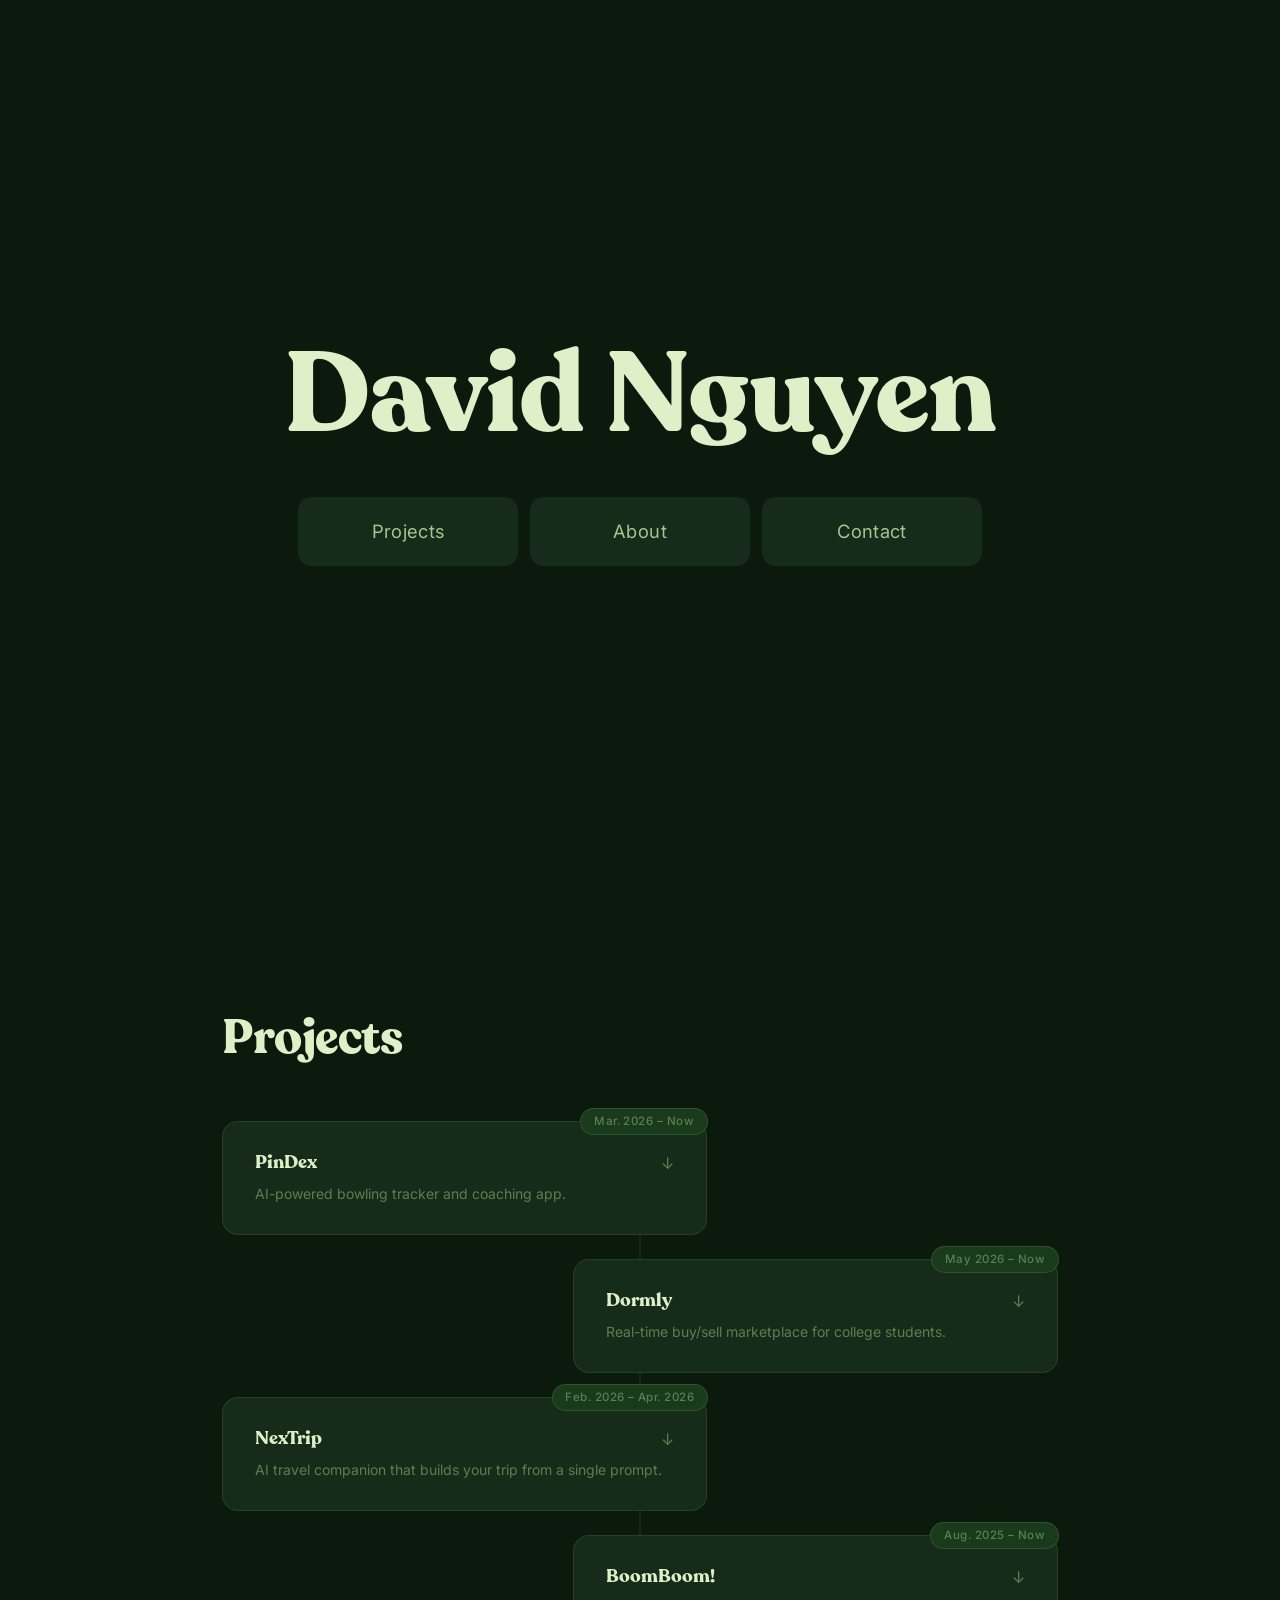
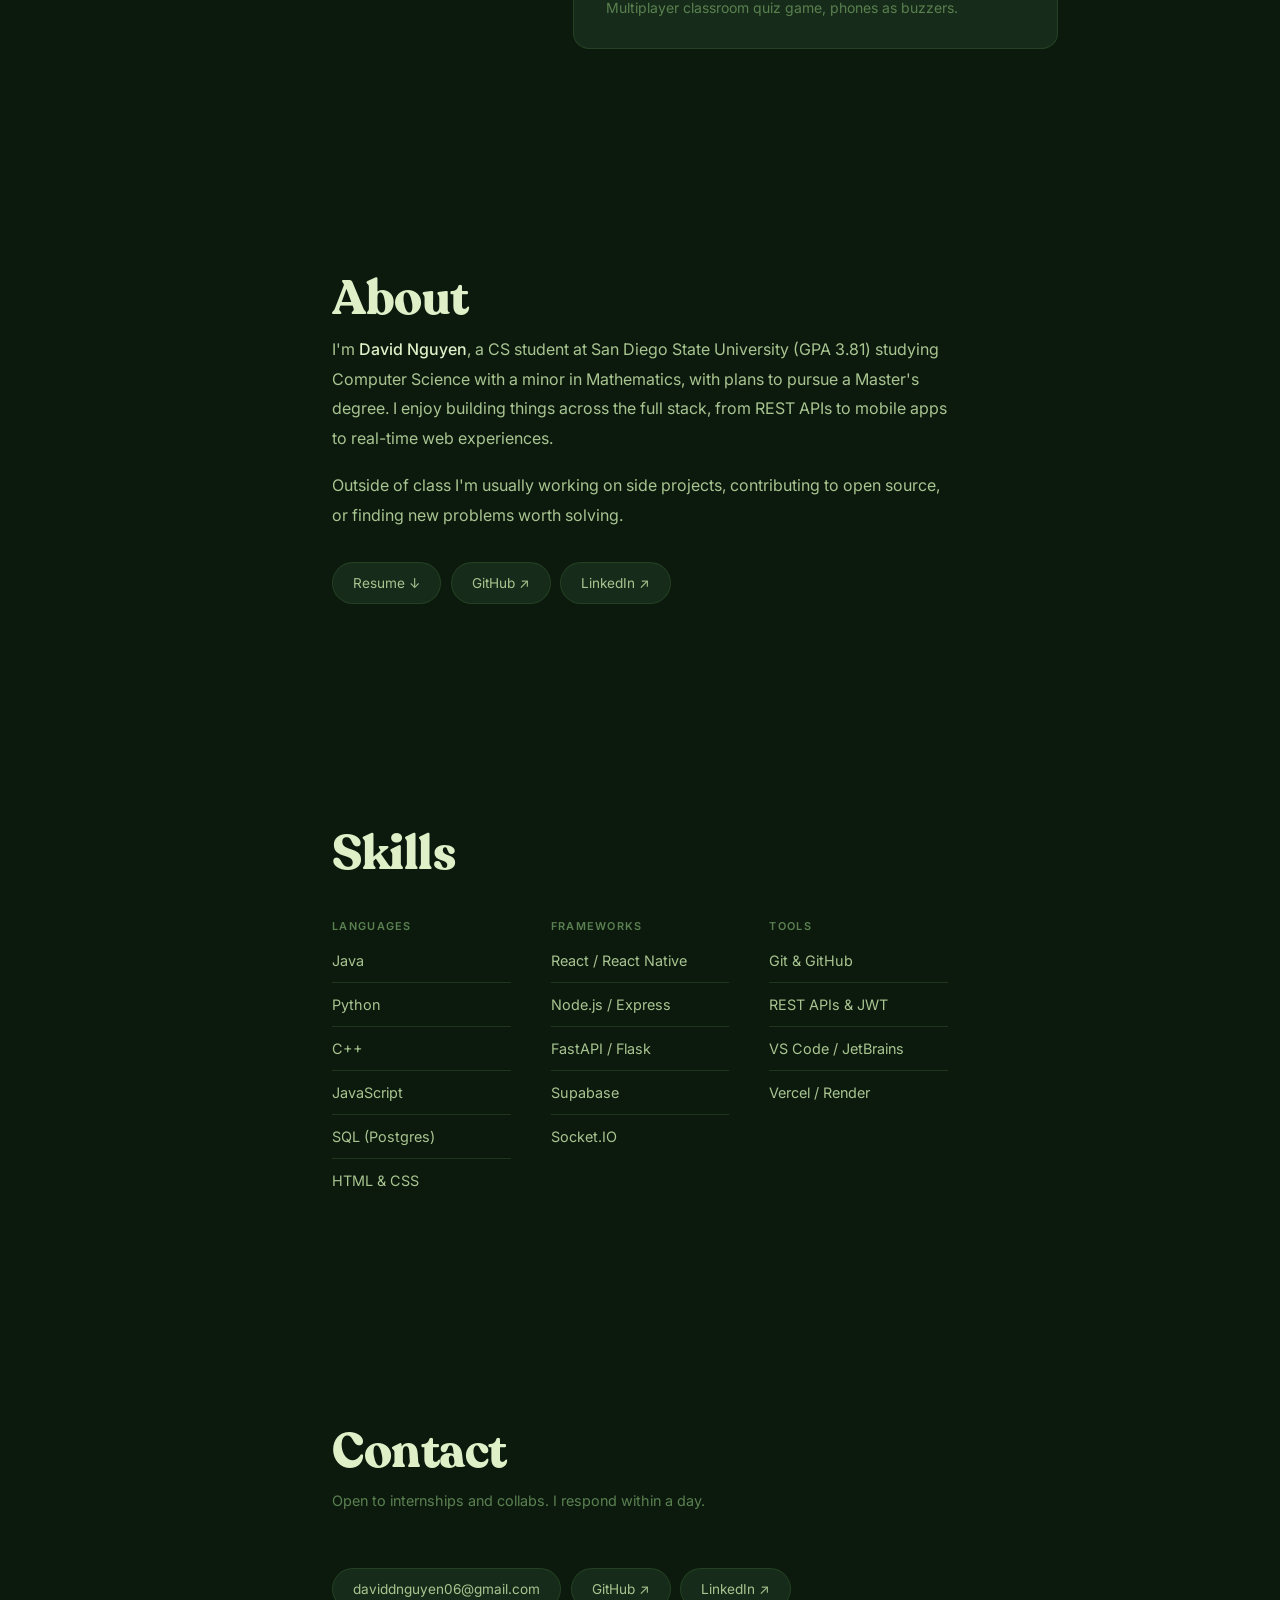
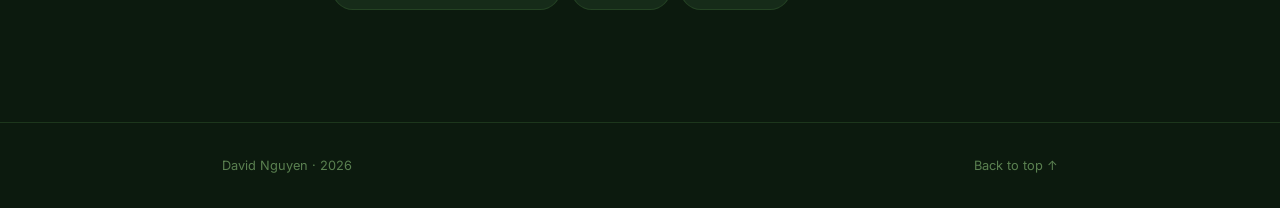
==== index.html @ 9fb49d0e "Update project date badges" ====
<!DOCTYPE html>
<html lang="en">
<head>
  <meta charset="UTF-8" />
  <meta name="viewport" content="width=device-width, initial-scale=1.0" />
  <title>David Nguyen</title>
  <link rel="preconnect" href="https://fonts.googleapis.com" />
  <link href="https://fonts.googleapis.com/css2?family=Inter:wght@300;400;500&display=swap" rel="stylesheet" />
  <link rel="stylesheet" href="style.css" />
</head>
<body>

  <!-- HERO -->
  <section id="hero">
    <div class="hero-inner">
      <h1>David Nguyen</h1>
      <nav class="hero-nav">
        <a href="#projects">Projects</a>
        <a href="#about">About</a>
        <a href="#contact">Contact</a>
      </nav>
    </div>
  </section>

  <!-- PROJECTS -->
  <section id="projects" class="section">
    <div class="container">
      <h2 class="section-heading">Projects</h2>

      <div class="projects-list">

        <div class="project-card" data-year="Mar. 2026 – Now">
          <div class="card-head">
            <h3>PinDex</h3>
            <span class="card-arrow">&#8595;</span>
          </div>
          <p class="card-teaser">AI-powered bowling tracker and coaching app.</p>
          <div class="card-body">
            <p>Cross-platform mobile app built with Expo/React Native for real-time bowling shot tracking and session analytics. Integrates a Groq LLM (Llama 3.3-70b) to generate personalized AI coaching feedback, and a curated ball database with AI-assisted lookup for equipment recommendations.</p>
            <ul class="tag-list">
              <li>React Native</li><li>FastAPI</li><li>Python</li><li>Supabase</li>
            </ul>
            <div class="card-links">
              <a href="#hero">GitHub &#8599;</a>
            </div>
          </div>
        </div>

        <div class="project-card project-card--right" data-year="May 2026 – Now">
          <div class="card-head">
            <h3>Dormly</h3>
            <span class="card-arrow">&#8595;</span>
          </div>
          <p class="card-teaser">Real-time buy/sell marketplace for college students.</p>
          <div class="card-body">
            <p>Full-stack campus marketplace with WebSocket-powered live listings and 1-on-1 chat via Socket.io. Features JWT authentication with .edu email verification to restrict access to verified students, plus a reputation and ratings system for buyers and sellers.</p>
            <ul class="tag-list">
              <li>React</li><li>Node.js</li><li>Express</li><li>PostgreSQL</li><li>Socket.io</li>
            </ul>
            <div class="card-links">
              <a href="https://campus-marketplace-roan.vercel.app" target="_blank" rel="noopener noreferrer">Live Demo &#8599;</a>
              <a href="#hero">GitHub &#8599;</a>
            </div>
          </div>
        </div>

        <div class="project-card" data-year="Feb. 2026 – Apr. 2026">
          <div class="card-head">
            <h3>NexTrip</h3>
            <span class="card-arrow">&#8595;</span>
          </div>
          <p class="card-teaser">AI travel companion that builds your trip from a single prompt.</p>
          <div class="card-body">
            <p>Enter a destination, budget, and interests and NexTrip generates a complete day-by-day itinerary with curated activities, timing, and smart fallback suggestions for any gaps. Built with Python and Flask, the backend dynamically assembles trip plans and handles edge cases to ensure every schedule is coherent and ready to follow.</p>
            <ul class="tag-list">
              <li>Python</li><li>Flask</li><li>HTML/CSS/JS</li>
            </ul>
            <div class="card-links">
              <a href="#hero">GitHub &#8599;</a>
            </div>
          </div>
        </div>

        <div class="project-card project-card--right" data-year="Aug. 2025 – Now">
          <div class="card-head">
            <h3>BoomBoom!</h3>
            <span class="card-arrow">&#8595;</span>
          </div>
          <p class="card-teaser">Multiplayer classroom quiz game, phones as buzzers.</p>
          <div class="card-body">
            <p>Real-time multiplayer Jeopardy-style game built for classroom engagement. Students join a live session from their phones, which act as buzzers. First to tap wins the point. A host screen displays questions and a live leaderboard while Flask-SocketIO syncs buzz-ins across all devices in milliseconds, handling race conditions to crown a single winner per round.</p>
            <ul class="tag-list">
              <li>Python</li><li>Flask</li><li>Socket.IO</li><li>HTML/CSS/JS</li>
            </ul>
            <div class="card-links">
              <a href="#hero">GitHub &#8599;</a>
            </div>
          </div>
        </div>

      </div>
    </div>
  </section>

  <!-- ABOUT -->
  <section id="about" class="section">
    <div class="container container--narrow">
      <h2 class="section-heading">About</h2>
      <div class="about-body">
        <p>
          I'm <strong>David Nguyen</strong>, a CS student at San Diego State University
          (GPA 3.81) studying Computer Science with a minor in Mathematics, with plans
          to pursue a Master's degree. I enjoy building things across the full stack,
          from REST APIs to mobile apps to real-time web experiences.
        </p>
        <p>
          Outside of class I'm usually working on side projects, contributing to
          open source, or finding new problems worth solving.
        </p>
        <div class="about-links">
          <a href="#hero" class="pill-link">Resume &#8595;</a>
          <a href="#hero" class="pill-link">GitHub &#8599;</a>
          <a href="#hero" class="pill-link">LinkedIn &#8599;</a>
        </div>
      </div>
    </div>
  </section>

  <!-- SKILLS -->
  <section id="skills" class="section">
    <div class="container container--narrow">
      <h2 class="section-heading">Skills</h2>
      <div class="skills-grid">
        <div>
          <h3 class="skill-label">Languages</h3>
          <ul class="skill-list">
            <li>Java</li>
            <li>Python</li>
            <li>C++</li>
            <li>JavaScript</li>
            <li>SQL (Postgres)</li>
            <li>HTML &amp; CSS</li>
          </ul>
        </div>
        <div>
          <h3 class="skill-label">Frameworks</h3>
          <ul class="skill-list">
            <li>React / React Native</li>
            <li>Node.js / Express</li>
            <li>FastAPI / Flask</li>
            <li>Supabase</li>
            <li>Socket.IO</li>
          </ul>
        </div>
        <div>
          <h3 class="skill-label">Tools</h3>
          <ul class="skill-list">
            <li>Git &amp; GitHub</li>
            <li>REST APIs &amp; JWT</li>
            <li>VS Code / JetBrains</li>
            <li>Vercel / Render</li>
          </ul>
        </div>
      </div>
    </div>
  </section>

  <!-- CONTACT -->
  <section id="contact" class="section">
    <div class="container container--narrow">
      <h2 class="section-heading">Contact</h2>
      <p class="section-sub">
        Open to internships and collabs. I respond within a day.
      </p>
      <div class="contact-links">
        <a href="mailto:daviddnguyen06@gmail.com" class="pill-link">daviddnguyen06@gmail.com</a>
        <a href="#hero" class="pill-link">GitHub &#8599;</a>
        <a href="#hero" class="pill-link">LinkedIn &#8599;</a>
      </div>
    </div>
  </section>

  <footer>
    <div class="container footer-inner">
      <span>David Nguyen · 2026</span>
      <a href="#hero" class="back-top">Back to top &uarr;</a>
    </div>
  </footer>

  <button class="back-btn" id="back-btn" aria-label="Back to top">&#8593;</button>

  <script src="script.js"></script>
</body>
</html>
---- style.css ----
/* ── Fonts ── */
@font-face {
  font-family: 'Recoleta';
  src: url('RecoletaBold.otf') format('opentype');
  font-weight: 700;
  font-style: normal;
  font-display: swap;
}

/* ── Reset ── */
*, *::before, *::after { box-sizing: border-box; margin: 0; padding: 0; }

/* ── Tokens ── */
:root {
  --bg:          #0c1a0e;
  --card:        #162b19;
  --card-hover:  #1e3822;
  --border:      rgba(72, 120, 60, 0.3);
  --border-hover:rgba(140, 190, 100, 0.55);
  --text:        #a8c490;
  --text-bright: #dff0c8;
  --text-muted:  #5a8050;
  --badge-bg:    #1a3a1c;
  --badge-border:rgba(72, 120, 60, 0.4);
  --radius:      16px;
  --max-w:       900px;
}

html { scroll-behavior: smooth; }

body {
  font-family: 'Inter', -apple-system, sans-serif;
  background: var(--bg);
  color: var(--text);
  line-height: 1.65;
  -webkit-font-smoothing: antialiased;
  overflow-x: hidden;
}

/* ── Typography ── */
h1, h2, h3 {
  font-family: 'Recoleta', Georgia, serif;
  font-weight: 700;
  line-height: 1.1;
  color: var(--text-bright);
}

strong { color: var(--text-bright); font-weight: 500; }

/* ── Layout ── */
.container {
  max-width: var(--max-w);
  margin: 0 auto;
  padding: 0 2rem;
}

.container--narrow { max-width: 680px; }

.section { padding: 7rem 0; }

/* ── Hero ── */
#hero {
  min-height: 100vh;
  display: flex;
  align-items: center;
  justify-content: center;
  text-align: center;
  padding: 4rem 2rem;
}

.hero-inner {
  display: flex;
  flex-direction: column;
  align-items: center;
  gap: 1.5rem;
}

#hero h1 {
  font-size: clamp(3.5rem, 10vw, 7rem);
  letter-spacing: -0.01em;
  color: var(--text-bright);
}

.hero-sub {
  color: var(--text-muted);
  letter-spacing: 0.06em;
  text-transform: uppercase;
  font-size: 0.8rem;
  font-weight: 400;
}

.hero-nav {
  display: flex;
  gap: 0.75rem;
  margin-top: 1rem;
  flex-wrap: wrap;
  justify-content: center;
}

.hero-nav a {
  display: inline-block;
  padding: 1.2rem 4rem;
  border: none;
  border-radius: 14px;
  color: var(--text);
  text-decoration: none;
  font-size: 1.15rem;
  font-weight: 400;
  letter-spacing: 0.02em;
  background: var(--card);
  transition: background 0.2s, color 0.2s;
  min-width: 220px;
  text-align: center;
}

.hero-nav a:hover {
  background: var(--card-hover);
  color: var(--text-bright);
}

/* ── Section headings ── */
.section-heading {
  font-size: clamp(2rem, 5vw, 3rem);
  margin-bottom: 0.6rem;
  letter-spacing: -0.01em;
}

.section-sub {
  color: var(--text-muted);
  font-size: 0.9rem;
  margin-bottom: 3.5rem;
}

/* ── Projects ── */
.projects-list {
  display: flex;
  flex-direction: column;
  gap: 1.5rem;
  margin-top: 3.5rem;
  position: relative;
}

.projects-list::before {
  content: '';
  position: absolute;
  left: 50%;
  top: 0; bottom: 0;
  width: 1px;
  background: var(--border);
  transform: translateX(-50%);
}

/* ── Project card ── */
.project-card {
  position: relative;
  width: 58%;
  background: var(--card);
  border: 1px solid var(--border);
  border-radius: var(--radius);
  padding: 1.75rem 2rem;
  cursor: pointer;
  transition: background 0.22s, border-color 0.22s, transform 0.22s;
  margin-right: auto;
}

.project-card--right {
  margin-right: 0;
  margin-left: auto;
}

.project-card:hover {
  background: var(--card-hover);
  border-color: var(--border-hover);
  transform: translateY(-2px);
}

.project-card.open {
  border-color: var(--border-hover);
  transform: none;
}

/* Floating date badge */
.project-card::before {
  content: attr(data-year);
  position: absolute;
  top: -14px;
  right: -2px;
  background: var(--badge-bg);
  border: 1px solid var(--badge-border);
  border-radius: 100px;
  padding: 0.2rem 0.8rem;
  font-size: 0.72rem;
  font-weight: 500;
  color: var(--text-muted);
  letter-spacing: 0.04em;
  white-space: nowrap;
}

/* Card head row */
.card-head {
  display: flex;
  align-items: center;
  justify-content: space-between;
  gap: 1rem;
  margin-bottom: 0.45rem;
}

.card-head h3 {
  font-size: 1.15rem;
  color: var(--text-bright);
  transition: color 0.2s;
}

.project-card:hover .card-head h3 { color: #f5caa8; }

.card-arrow {
  color: var(--text-muted);
  font-size: 1rem;
  flex-shrink: 0;
  transition: transform 0.3s ease, color 0.2s;
  display: inline-block;
}

.project-card.open .card-arrow {
  transform: rotate(180deg);
  color: var(--text-bright);
}

/* Teaser — always visible */
.card-teaser {
  font-size: 0.875rem;
  color: var(--text-muted);
  line-height: 1.6;
}

/* Expanded body */
.card-body {
  max-height: 0;
  overflow: hidden;
  transition: max-height 0.42s ease, opacity 0.3s ease;
  opacity: 0;
}

.project-card.open .card-body {
  max-height: 400px;
  opacity: 1;
}

.card-body > p {
  font-size: 0.875rem;
  color: var(--text);
  line-height: 1.8;
  margin-top: 1rem;
  margin-bottom: 1.1rem;
}

.card-links {
  display: flex;
  gap: 0.6rem;
  flex-wrap: wrap;
}

.card-links a {
  display: inline-block;
  padding: 0.45rem 1rem;
  border: 1px solid var(--border);
  border-radius: 100px;
  color: var(--text);
  text-decoration: none;
  font-size: 0.8rem;
  font-weight: 500;
  background: var(--badge-bg);
  transition: border-color 0.2s, color 0.2s, background 0.2s;
}

.card-links a:hover {
  border-color: var(--border-hover);
  color: var(--text-bright);
  background: var(--card-hover);
}

.tag-list {
  display: flex;
  flex-wrap: wrap;
  gap: 0.4rem;
  list-style: none;
  margin-bottom: 1.1rem;
}

.tag-list li {
  font-size: 0.7rem;
  font-weight: 500;
  padding: 0.2rem 0.65rem;
  border-radius: 100px;
  border: 1px solid var(--border);
  color: var(--text-muted);
  letter-spacing: 0.03em;
}


/* ── About ── */
.about-body p {
  font-size: 1rem;
  color: var(--text);
  line-height: 1.85;
  margin-bottom: 1.1rem;
}

.about-links {
  display: flex;
  gap: 0.6rem;
  flex-wrap: wrap;
  margin-top: 2rem;
}

/* ── Pill links ── */
.pill-link {
  display: inline-block;
  padding: 0.55rem 1.25rem;
  border: 1px solid var(--border);
  border-radius: 100px;
  color: var(--text);
  text-decoration: none;
  font-size: 0.85rem;
  background: var(--card);
  transition: background 0.2s, border-color 0.2s, color 0.2s;
}

.pill-link:hover {
  background: var(--card-hover);
  border-color: var(--border-hover);
  color: var(--text-bright);
}

/* ── Skills ── */
.skills-grid {
  display: grid;
  grid-template-columns: repeat(3, 1fr);
  gap: 2.5rem;
  margin-top: 2.5rem;
}

.skill-label {
  font-family: 'Inter', sans-serif;
  font-size: 0.68rem;
  font-weight: 600;
  letter-spacing: 0.12em;
  text-transform: uppercase;
  color: var(--text-muted);
  margin-bottom: 1rem;
}

.skill-list {
  list-style: none;
  display: flex;
  flex-direction: column;
  gap: 0.6rem;
}

.skill-list li {
  font-size: 0.9rem;
  color: var(--text);
  padding-bottom: 0.6rem;
  border-bottom: 1px solid var(--border);
}

.skill-list li:last-child { border-bottom: none; }

/* ── Contact ── */
.contact-links {
  display: flex;
  gap: 0.6rem;
  flex-wrap: wrap;
  margin-top: 2rem;
}

/* ── Footer ── */
footer {
  padding: 2rem 0;
  border-top: 1px solid var(--border);
}

.footer-inner {
  display: flex;
  align-items: center;
  justify-content: space-between;
  font-size: 0.8rem;
  color: var(--text-muted);
}

.back-top {
  color: var(--text-muted);
  text-decoration: none;
  font-size: 0.8rem;
  transition: color 0.2s;
}

.back-top:hover { color: var(--text-bright); }

/* ── Floating back button ── */
.back-btn {
  position: fixed;
  bottom: 2rem;
  left: 2rem;
  width: 44px;
  height: 44px;
  border-radius: 50%;
  background: var(--card);
  border: 1px solid var(--border);
  color: var(--text);
  font-size: 1.1rem;
  cursor: pointer;
  display: flex;
  align-items: center;
  justify-content: center;
  opacity: 0;
  pointer-events: none;
  transform: translateY(8px);
  transition: opacity 0.25s, transform 0.25s, background 0.2s, border-color 0.2s, color 0.2s;
  z-index: 50;
}

.back-btn.visible {
  opacity: 1;
  pointer-events: auto;
  transform: none;
}

.back-btn:hover {
  background: var(--card-hover);
  border-color: var(--border-hover);
  color: var(--text-bright);
}

/* ── Scroll reveal ── */
.reveal {
  opacity: 0;
  transform: translateY(20px);
  transition: opacity 0.6s ease, transform 0.6s ease;
}
.reveal.visible { opacity: 1; transform: none; }

/* ── Responsive ── */
@media (max-width: 700px) {
  .projects-list::before { display: none; }

  .project-card,
  .project-card--right {
    width: 100%;
    margin: 0;
  }

  .skills-grid { grid-template-columns: 1fr; gap: 2rem; }

  .hero-nav a { min-width: 130px; padding: 0.65rem 1.5rem; }

  .back-btn { bottom: 1.25rem; left: 1.25rem; }
}
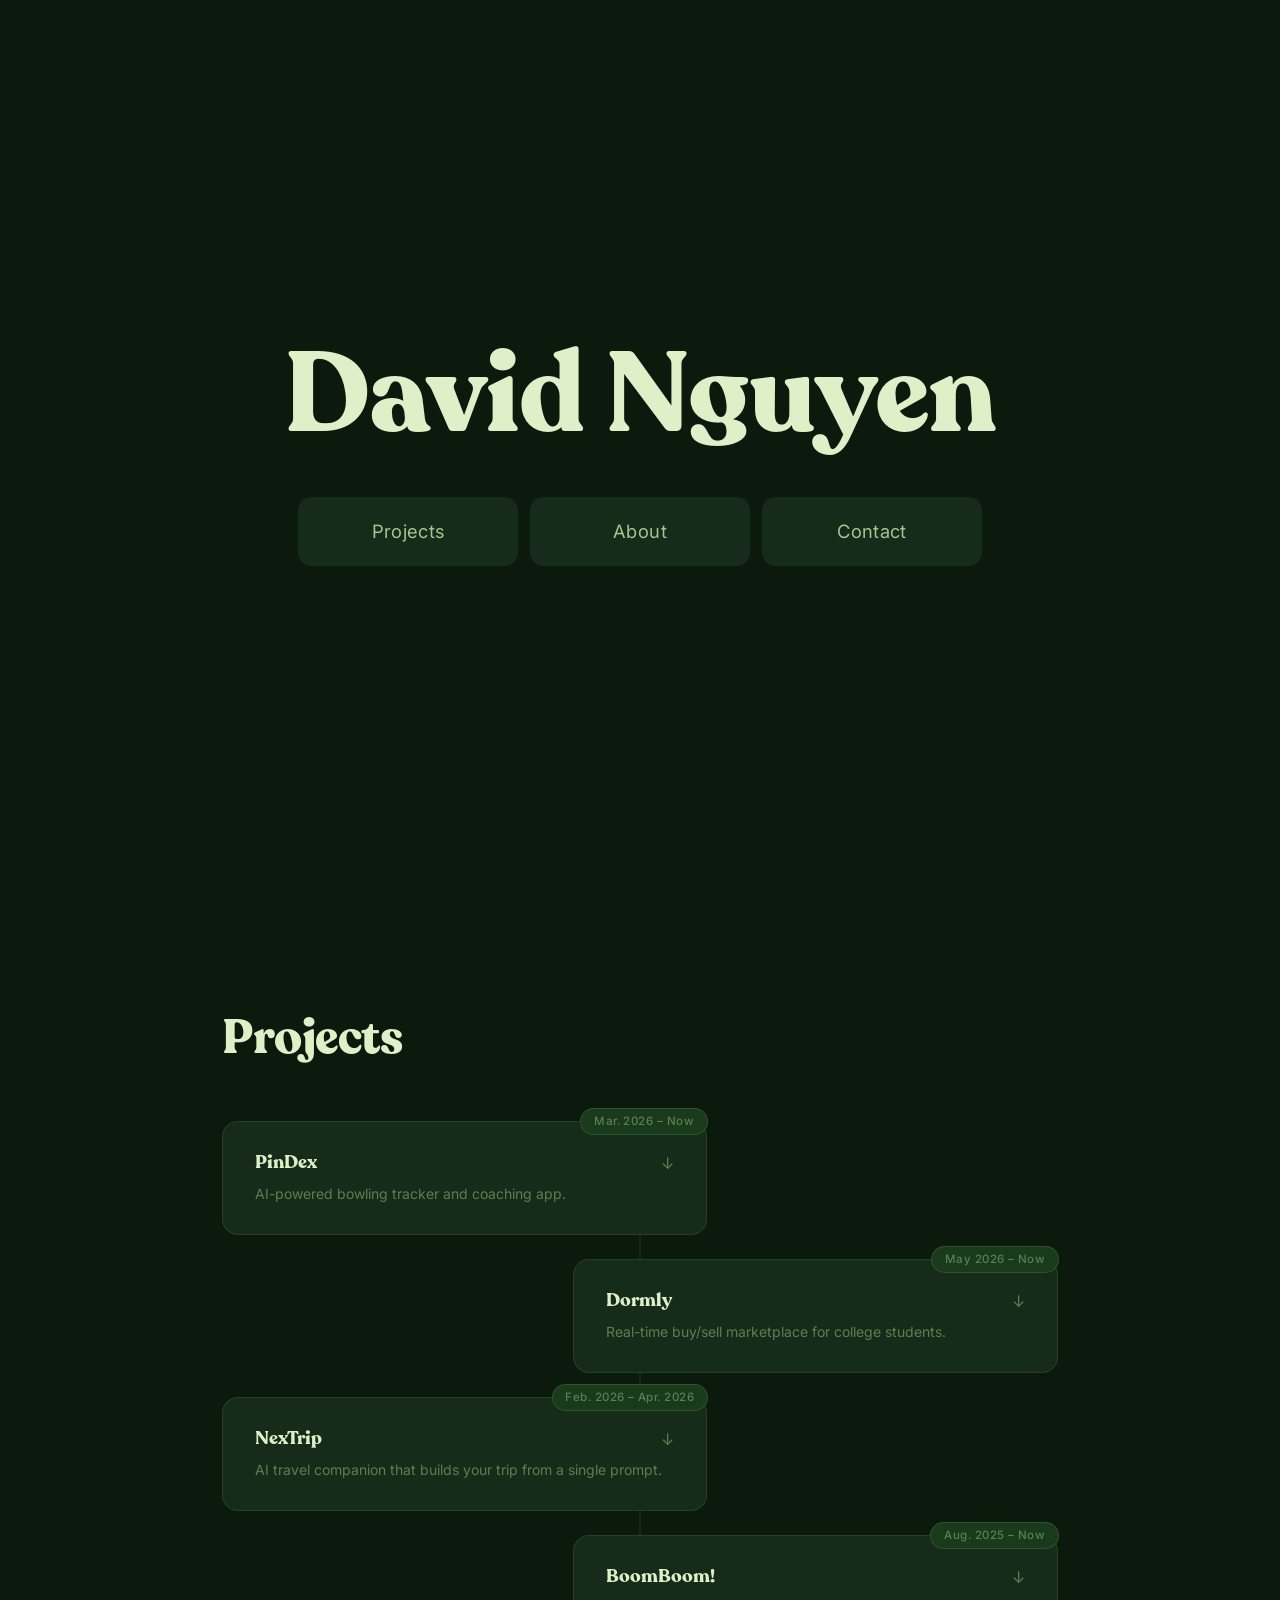
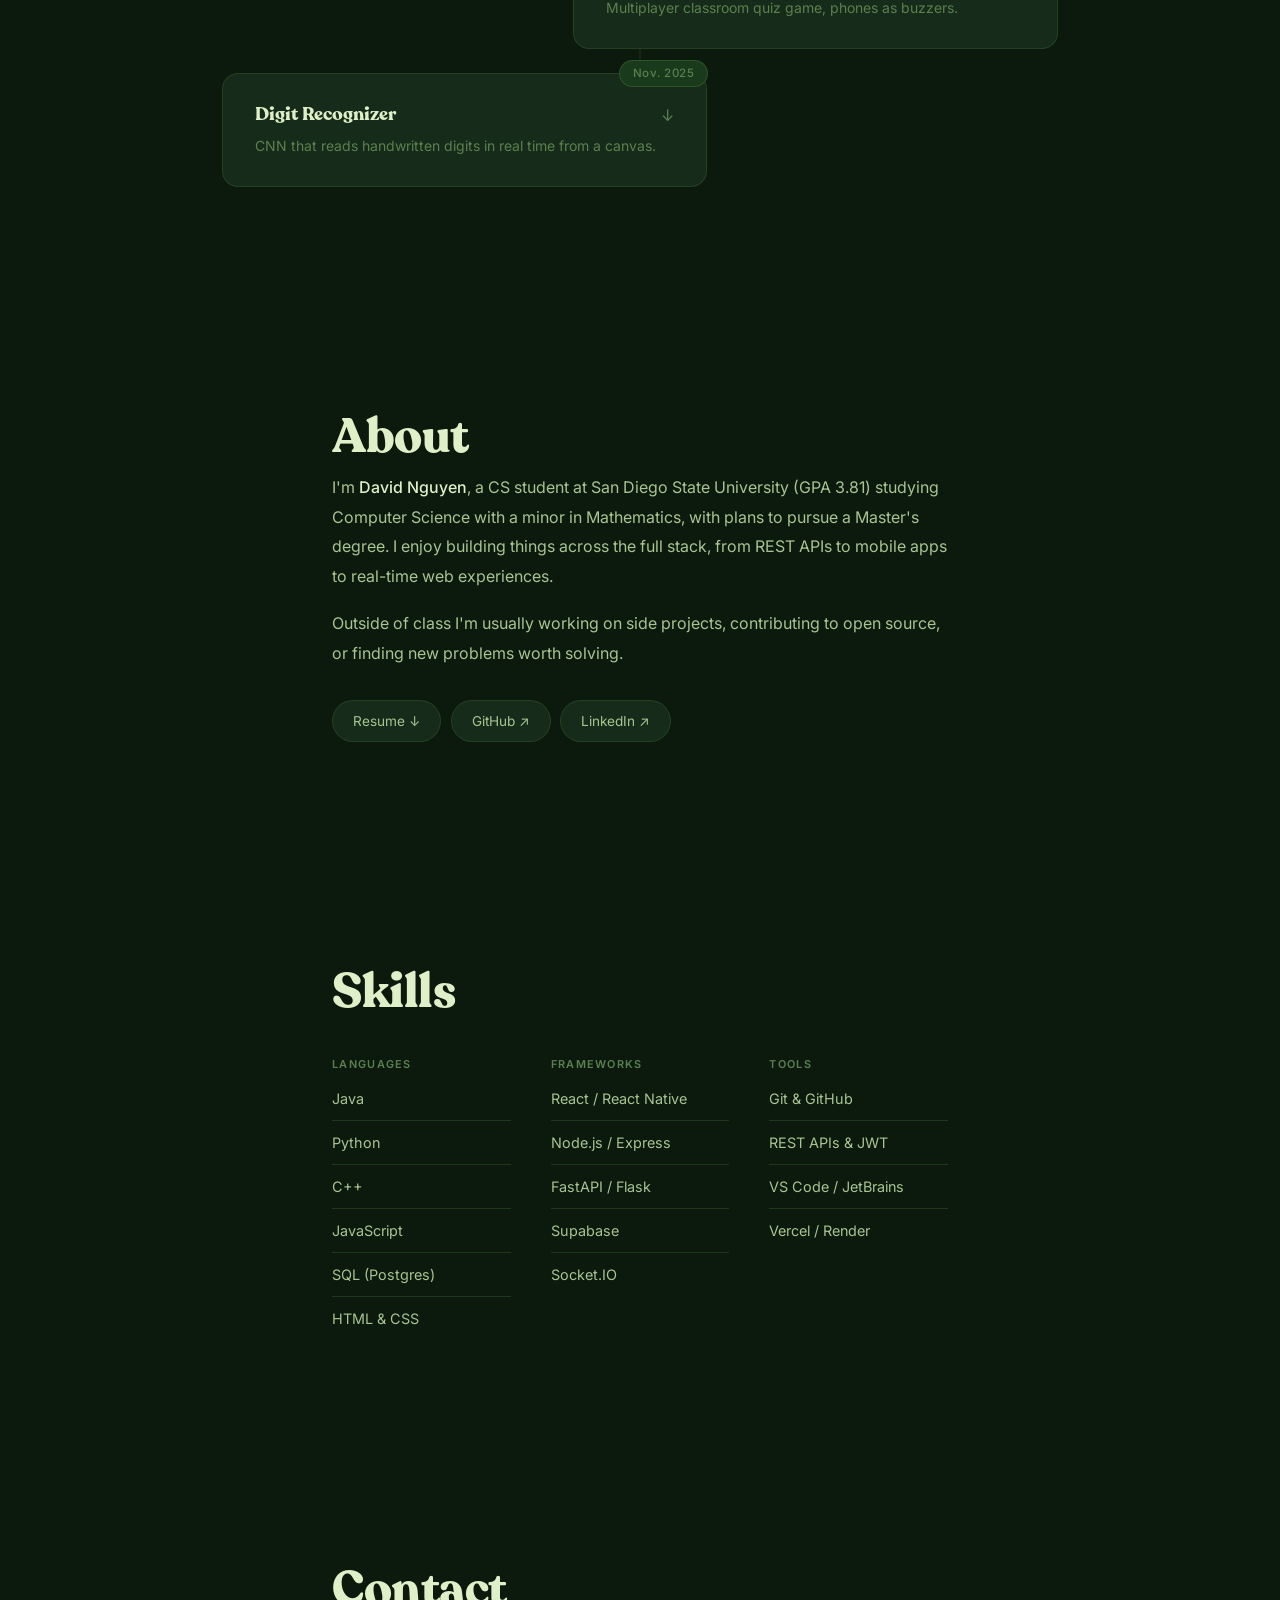
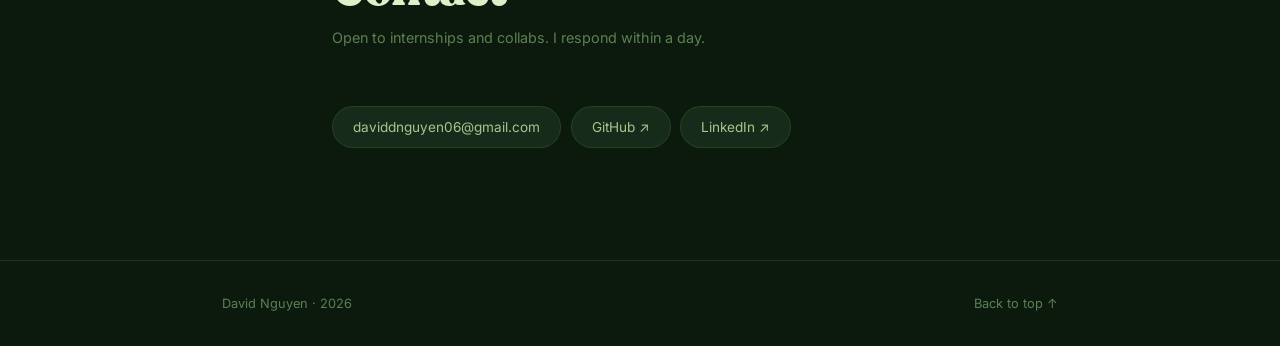
==== commit a71ddb1d: "Add Digit Recognizer ML project" ====
--- a/index.html
+++ b/index.html
@@ -88,9 +88,26 @@
           </div>
           <p class="card-teaser">Multiplayer classroom quiz game, phones as buzzers.</p>
           <div class="card-body">
-            <p>Real-time multiplayer Jeopardy-style game built for classroom engagement. Students join a live session from their phones, which act as buzzers. First to tap wins the point. A host screen displays questions and a live leaderboard while Flask-SocketIO syncs buzz-ins across all devices in milliseconds, handling race conditions to crown a single winner per round.</p>
+            <p>Real-time multiplayer Jeopardy-style game built for classroom engagement. Students join a live session from their phones, which act as buzzers. First to tap wins the point. A host screen displays questions and a live leaderboard while Flask-SocketIO syncs buzz-ins across all devices in milliseconds, handling race conditions to crown a single winner per round. Players earn and manage power-ups through a custom inventory system, adding a strategic layer to every round.</p>
             <ul class="tag-list">
               <li>Python</li><li>Flask</li><li>Socket.IO</li><li>HTML/CSS/JS</li>
+            </ul>
+            <div class="card-links">
+              <a href="#hero">GitHub &#8599;</a>
+            </div>
+          </div>
+        </div>
+
+        <div class="project-card" data-year="Nov. 2025">
+          <div class="card-head">
+            <h3>Digit Recognizer</h3>
+            <span class="card-arrow">&#8595;</span>
+          </div>
+          <p class="card-teaser">CNN that reads handwritten digits in real time from a canvas.</p>
+          <div class="card-body">
+            <p>Convolutional neural network trained on the MNIST dataset (60,000 images) achieving 99.1% test accuracy. A Flask API serves the model, and a browser canvas lets you draw any digit and get an instant prediction with confidence scores. Preprocesses drawn input to match the 28×28 grayscale format the model expects.</p>
+            <ul class="tag-list">
+              <li>Python</li><li>TensorFlow</li><li>Keras</li><li>Flask</li><li>HTML/CSS/JS</li>
             </ul>
             <div class="card-links">
               <a href="#hero">GitHub &#8599;</a>
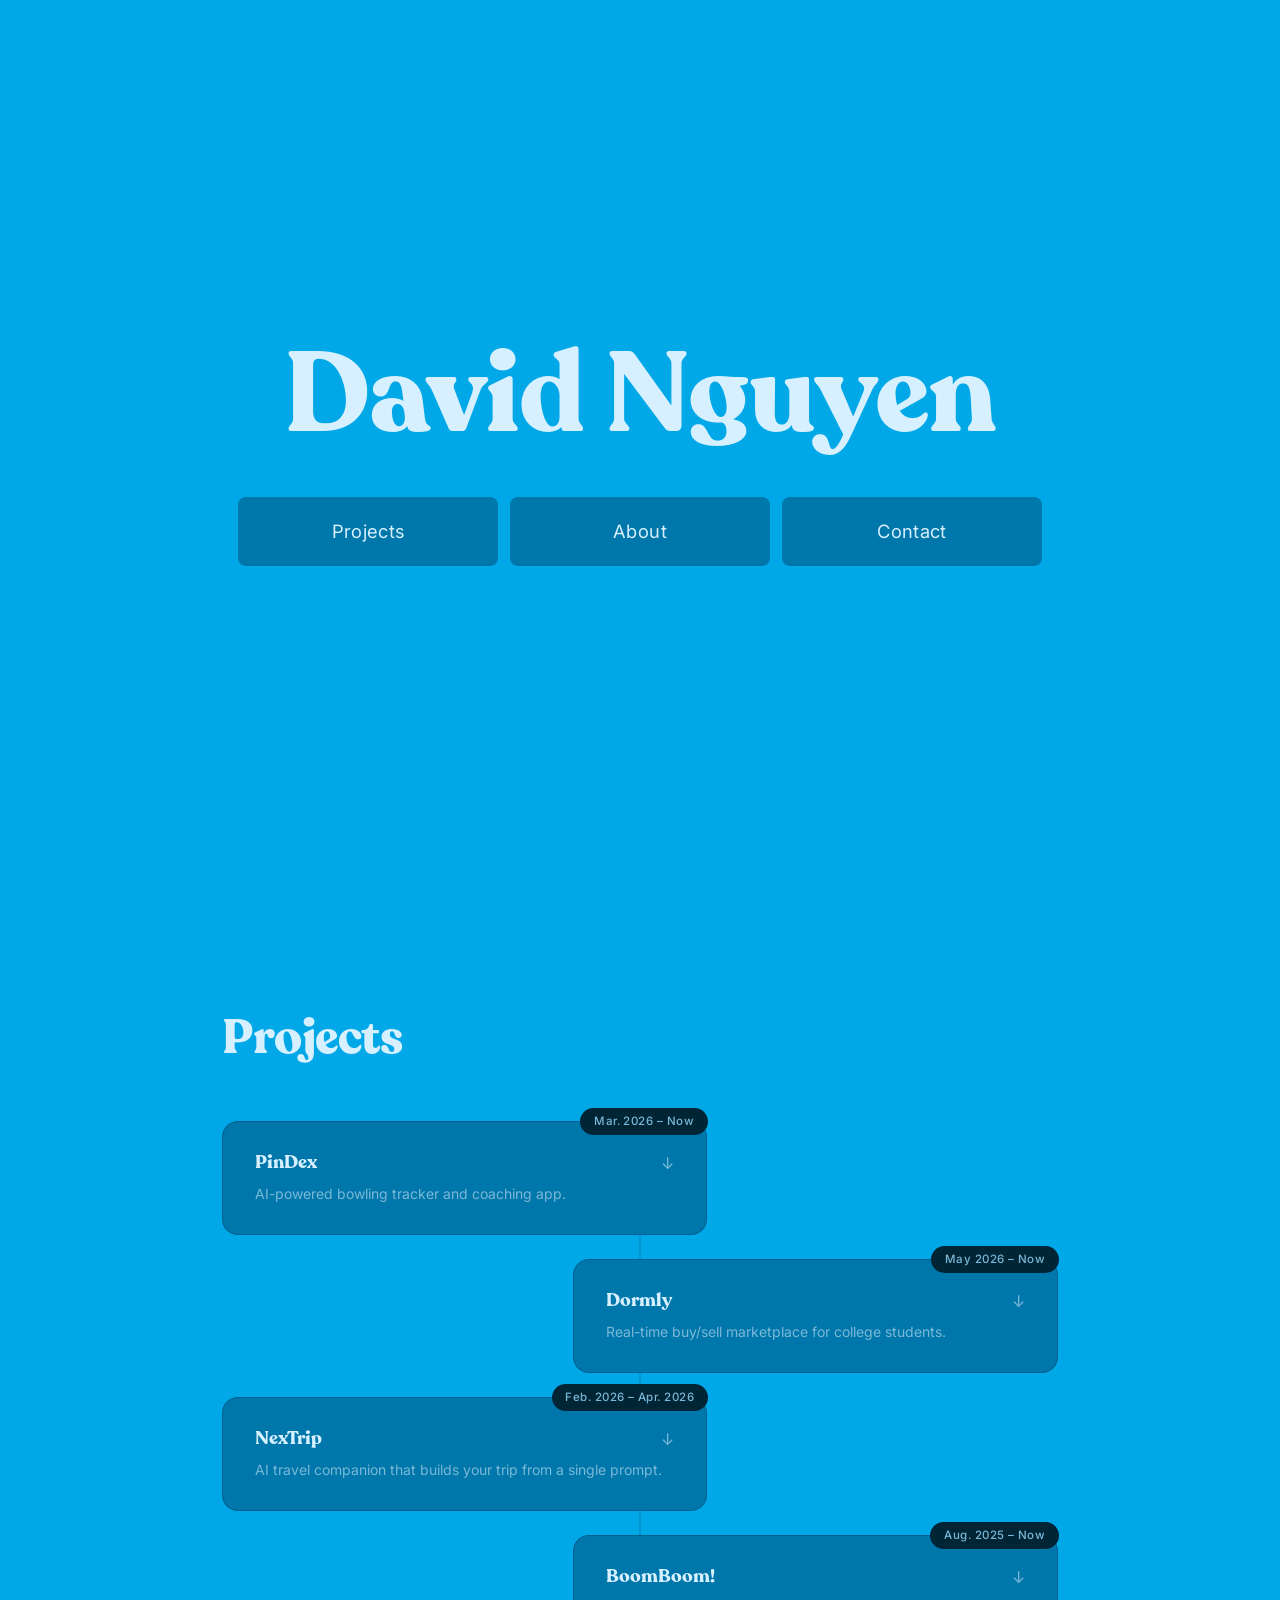
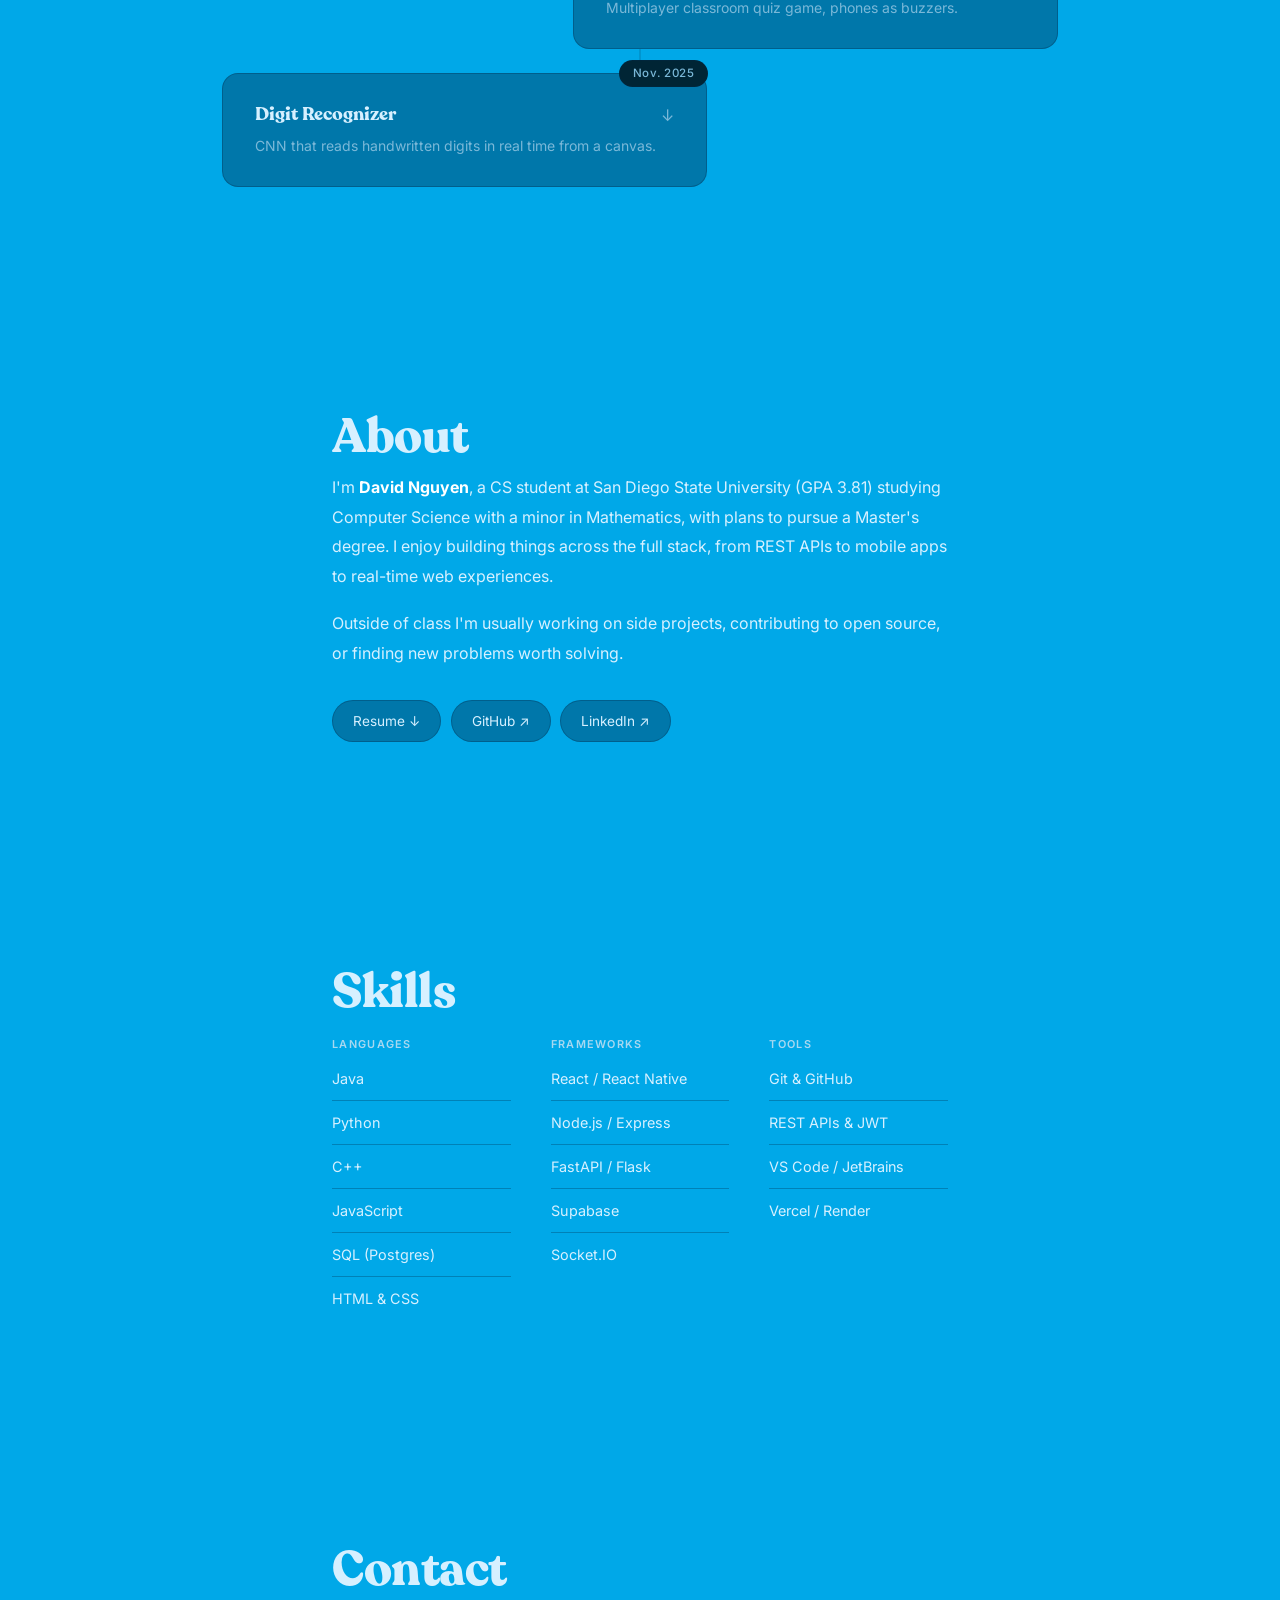
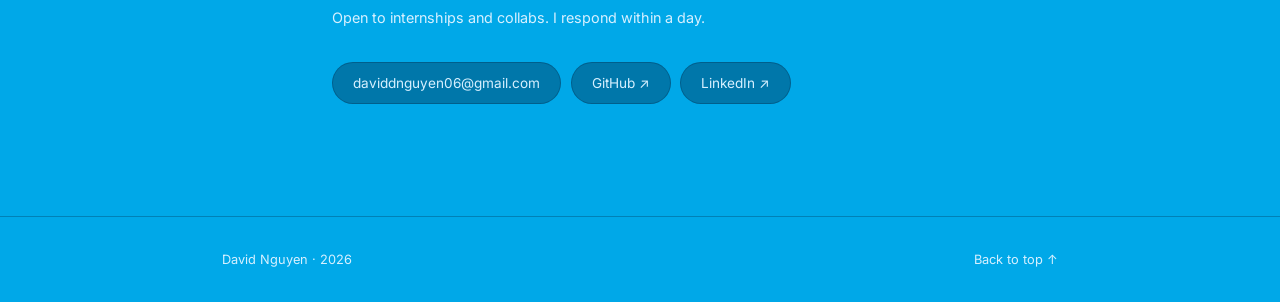
==== commit 8fe1d771: "Add Open Graph tags and update hero tab styling" ====
--- a/index.html
+++ b/index.html
@@ -4,6 +4,11 @@
   <meta charset="UTF-8" />
   <meta name="viewport" content="width=device-width, initial-scale=1.0" />
   <title>David Nguyen</title>
+  <meta name="description" content="David Nguyen — CS student at SDSU building full-stack apps, mobile experiences, and AI tools." />
+  <meta property="og:title" content="David Nguyen" />
+  <meta property="og:description" content="CS student at SDSU building full-stack apps, mobile experiences, and AI tools." />
+  <meta property="og:url" content="https://daviddnguyen.com" />
+  <meta property="og:type" content="website" />
   <link rel="preconnect" href="https://fonts.googleapis.com" />
   <link href="https://fonts.googleapis.com/css2?family=Inter:wght@300;400;500&display=swap" rel="stylesheet" />
   <link rel="stylesheet" href="style.css" />
@@ -15,9 +20,9 @@
     <div class="hero-inner">
       <h1>David Nguyen</h1>
       <nav class="hero-nav">
-        <a href="#projects">Projects</a>
-        <a href="#about">About</a>
-        <a href="#contact">Contact</a>
+        <a href="projects.html">Projects</a>
+        <a href="about.html">About</a>
+        <a href="contact.html">Contact</a>
       </nav>
     </div>
   </section>
--- a/style.css
+++ b/style.css
@@ -12,16 +12,16 @@
 
 /* ── Tokens ── */
 :root {
-  --bg:          #0c1a0e;
-  --card:        #162b19;
-  --card-hover:  #1e3822;
-  --border:      rgba(72, 120, 60, 0.3);
-  --border-hover:rgba(140, 190, 100, 0.55);
-  --text:        #a8c490;
-  --text-bright: #dff0c8;
-  --text-muted:  #5a8050;
-  --badge-bg:    #1a3a1c;
-  --badge-border:rgba(72, 120, 60, 0.4);
+  --bg:          #00a8e8;
+  --card:        #0077aa;
+  --card-hover:  #005f80;
+  --border:      rgba(0, 40, 70, 0.3);
+  --border-hover:rgba(0, 20, 50, 0.55);
+  --text:        #d6f0ff;
+  --text-bright: #d6f0ff;
+  --text-muted:  #7ab8d8;
+  --badge-bg:    #002535;
+  --badge-border:rgba(0, 40, 70, 0.4);
   --radius:      16px;
   --max-w:       900px;
 }
@@ -45,7 +45,7 @@
   color: var(--text-bright);
 }
 
-strong { color: var(--text-bright); font-weight: 500; }
+strong { color: #ffffff; font-weight: 700; }
 
 /* ── Layout ── */
 .container {
@@ -99,9 +99,9 @@
 
 .hero-nav a {
   display: inline-block;
-  padding: 1.2rem 4rem;
+  padding: 1.2rem 5.5rem;
   border: none;
-  border-radius: 14px;
+  border-radius: 8px;
   color: var(--text);
   text-decoration: none;
   font-size: 1.15rem;
@@ -109,7 +109,7 @@
   letter-spacing: 0.02em;
   background: var(--card);
   transition: background 0.2s, color 0.2s;
-  min-width: 220px;
+  min-width: 260px;
   text-align: center;
 }
 
@@ -126,9 +126,9 @@
 }
 
 .section-sub {
-  color: var(--text-muted);
+  color: var(--text);
   font-size: 0.9rem;
-  margin-bottom: 3.5rem;
+  margin-bottom: 1.25rem;
 }
 
 /* ── Projects ── */
@@ -298,6 +298,82 @@
 }
 
 
+/* ── Back page link ── */
+.back-page {
+  display: inline-block;
+  color: var(--text-bright);
+  text-decoration: none;
+  font-size: 1.3rem;
+  margin-bottom: 2rem;
+  transition: opacity 0.2s;
+}
+.back-page:hover { opacity: 0.7; }
+
+/* ── Contact form ── */
+.contact-form {
+  margin-top: 2.5rem;
+  display: flex;
+  flex-direction: column;
+  gap: 1.25rem;
+}
+
+.form-group {
+  display: flex;
+  flex-direction: column;
+  gap: 0.4rem;
+}
+
+.form-group label {
+  font-size: 0.75rem;
+  font-weight: 500;
+  letter-spacing: 0.08em;
+  text-transform: uppercase;
+  color: var(--text);
+}
+
+.form-group input,
+.form-group textarea {
+  background: var(--card);
+  border: 1px solid var(--border);
+  border-radius: 10px;
+  padding: 0.75rem 1rem;
+  color: var(--text);
+  font-family: 'Inter', sans-serif;
+  font-size: 0.9rem;
+  outline: none;
+  transition: border-color 0.2s;
+  resize: none;
+}
+
+.form-group input::placeholder,
+.form-group textarea::placeholder {
+  color: var(--text-muted);
+}
+
+.form-group input:focus,
+.form-group textarea:focus {
+  border-color: var(--border-hover);
+}
+
+.form-submit {
+  align-self: flex-start;
+  padding: 0.65rem 1.75rem;
+  background: var(--card);
+  border: 1px solid var(--border);
+  border-radius: 100px;
+  color: var(--text-bright);
+  font-family: 'Inter', sans-serif;
+  font-size: 0.9rem;
+  font-weight: 500;
+  cursor: pointer;
+  transition: background 0.2s, border-color 0.2s;
+}
+
+.form-submit:hover {
+  background: var(--card-hover);
+  border-color: var(--border-hover);
+}
+
 /* ── About ── */
 .about-body p {
   font-size: 1rem;
@@ -337,7 +413,7 @@
   display: grid;
   grid-template-columns: repeat(3, 1fr);
   gap: 2.5rem;
-  margin-top: 2.5rem;
+  margin-top: 1.25rem;
 }
 
 .skill-label {
@@ -346,7 +422,7 @@
   font-weight: 600;
   letter-spacing: 0.12em;
   text-transform: uppercase;
-  color: var(--text-muted);
+  color: #a8d8f0;
   margin-bottom: 1rem;
 }
 
@@ -385,11 +461,11 @@
   align-items: center;
   justify-content: space-between;
   font-size: 0.8rem;
-  color: var(--text-muted);
+  color: var(--text);
 }
 
 .back-top {
-  color: var(--text-muted);
+  color: var(--text);
   text-decoration: none;
   font-size: 0.8rem;
   transition: color 0.2s;
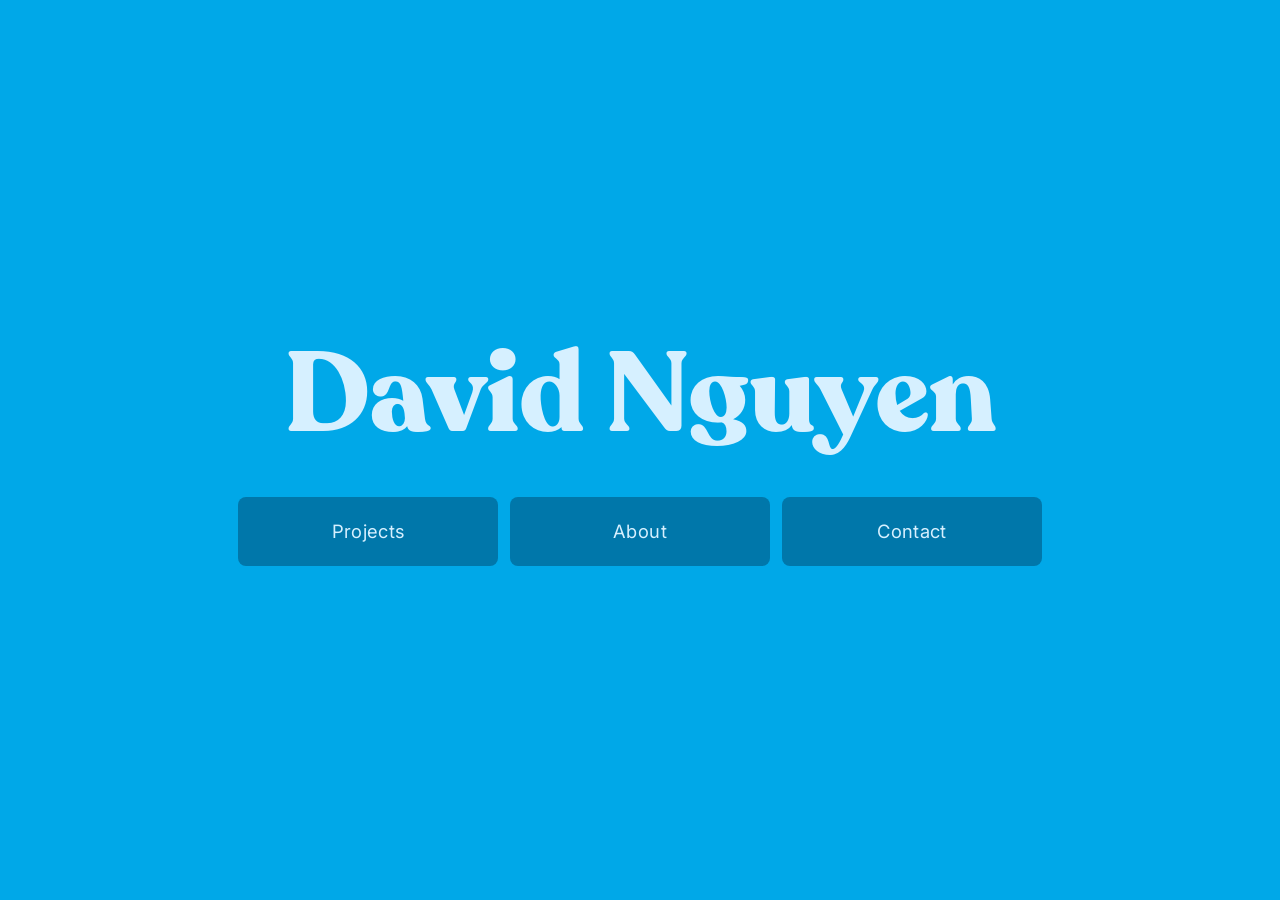
==== commit ab3f179b: "Remove old sections from homepage, hero only" ====
--- a/index.html
+++ b/index.html
@@ -15,7 +15,6 @@
 </head>
 <body>
 
-  <!-- HERO -->
   <section id="hero">
     <div class="hero-inner">
       <h1>David Nguyen</h1>
@@ -27,190 +26,6 @@
     </div>
   </section>
 
-  <!-- PROJECTS -->
-  <section id="projects" class="section">
-    <div class="container">
-      <h2 class="section-heading">Projects</h2>
-
-      <div class="projects-list">
-
-        <div class="project-card" data-year="Mar. 2026 – Now">
-          <div class="card-head">
-            <h3>PinDex</h3>
-            <span class="card-arrow">&#8595;</span>
-          </div>
-          <p class="card-teaser">AI-powered bowling tracker and coaching app.</p>
-          <div class="card-body">
-            <p>Cross-platform mobile app built with Expo/React Native for real-time bowling shot tracking and session analytics. Integrates a Groq LLM (Llama 3.3-70b) to generate personalized AI coaching feedback, and a curated ball database with AI-assisted lookup for equipment recommendations.</p>
-            <ul class="tag-list">
-              <li>React Native</li><li>FastAPI</li><li>Python</li><li>Supabase</li>
-            </ul>
-            <div class="card-links">
-              <a href="#hero">GitHub &#8599;</a>
-            </div>
-          </div>
-        </div>
-
-        <div class="project-card project-card--right" data-year="May 2026 – Now">
-          <div class="card-head">
-            <h3>Dormly</h3>
-            <span class="card-arrow">&#8595;</span>
-          </div>
-          <p class="card-teaser">Real-time buy/sell marketplace for college students.</p>
-          <div class="card-body">
-            <p>Full-stack campus marketplace with WebSocket-powered live listings and 1-on-1 chat via Socket.io. Features JWT authentication with .edu email verification to restrict access to verified students, plus a reputation and ratings system for buyers and sellers.</p>
-            <ul class="tag-list">
-              <li>React</li><li>Node.js</li><li>Express</li><li>PostgreSQL</li><li>Socket.io</li>
-            </ul>
-            <div class="card-links">
-              <a href="https://campus-marketplace-roan.vercel.app" target="_blank" rel="noopener noreferrer">Live Demo &#8599;</a>
-              <a href="#hero">GitHub &#8599;</a>
-            </div>
-          </div>
-        </div>
-
-        <div class="project-card" data-year="Feb. 2026 – Apr. 2026">
-          <div class="card-head">
-            <h3>NexTrip</h3>
-            <span class="card-arrow">&#8595;</span>
-          </div>
-          <p class="card-teaser">AI travel companion that builds your trip from a single prompt.</p>
-          <div class="card-body">
-            <p>Enter a destination, budget, and interests and NexTrip generates a complete day-by-day itinerary with curated activities, timing, and smart fallback suggestions for any gaps. Built with Python and Flask, the backend dynamically assembles trip plans and handles edge cases to ensure every schedule is coherent and ready to follow.</p>
-            <ul class="tag-list">
-              <li>Python</li><li>Flask</li><li>HTML/CSS/JS</li>
-            </ul>
-            <div class="card-links">
-              <a href="#hero">GitHub &#8599;</a>
-            </div>
-          </div>
-        </div>
-
-        <div class="project-card project-card--right" data-year="Aug. 2025 – Now">
-          <div class="card-head">
-            <h3>BoomBoom!</h3>
-            <span class="card-arrow">&#8595;</span>
-          </div>
-          <p class="card-teaser">Multiplayer classroom quiz game, phones as buzzers.</p>
-          <div class="card-body">
-            <p>Real-time multiplayer Jeopardy-style game built for classroom engagement. Students join a live session from their phones, which act as buzzers. First to tap wins the point. A host screen displays questions and a live leaderboard while Flask-SocketIO syncs buzz-ins across all devices in milliseconds, handling race conditions to crown a single winner per round. Players earn and manage power-ups through a custom inventory system, adding a strategic layer to every round.</p>
-            <ul class="tag-list">
-              <li>Python</li><li>Flask</li><li>Socket.IO</li><li>HTML/CSS/JS</li>
-            </ul>
-            <div class="card-links">
-              <a href="#hero">GitHub &#8599;</a>
-            </div>
-          </div>
-        </div>
-
-        <div class="project-card" data-year="Nov. 2025">
-          <div class="card-head">
-            <h3>Digit Recognizer</h3>
-            <span class="card-arrow">&#8595;</span>
-          </div>
-          <p class="card-teaser">CNN that reads handwritten digits in real time from a canvas.</p>
-          <div class="card-body">
-            <p>Convolutional neural network trained on the MNIST dataset (60,000 images) achieving 99.1% test accuracy. A Flask API serves the model, and a browser canvas lets you draw any digit and get an instant prediction with confidence scores. Preprocesses drawn input to match the 28×28 grayscale format the model expects.</p>
-            <ul class="tag-list">
-              <li>Python</li><li>TensorFlow</li><li>Keras</li><li>Flask</li><li>HTML/CSS/JS</li>
-            </ul>
-            <div class="card-links">
-              <a href="#hero">GitHub &#8599;</a>
-            </div>
-          </div>
-        </div>
-
-      </div>
-    </div>
-  </section>
-
-  <!-- ABOUT -->
-  <section id="about" class="section">
-    <div class="container container--narrow">
-      <h2 class="section-heading">About</h2>
-      <div class="about-body">
-        <p>
-          I'm <strong>David Nguyen</strong>, a CS student at San Diego State University
-          (GPA 3.81) studying Computer Science with a minor in Mathematics, with plans
-          to pursue a Master's degree. I enjoy building things across the full stack,
-          from REST APIs to mobile apps to real-time web experiences.
-        </p>
-        <p>
-          Outside of class I'm usually working on side projects, contributing to
-          open source, or finding new problems worth solving.
-        </p>
-        <div class="about-links">
-          <a href="#hero" class="pill-link">Resume &#8595;</a>
-          <a href="#hero" class="pill-link">GitHub &#8599;</a>
-          <a href="#hero" class="pill-link">LinkedIn &#8599;</a>
-        </div>
-      </div>
-    </div>
-  </section>
-
-  <!-- SKILLS -->
-  <section id="skills" class="section">
-    <div class="container container--narrow">
-      <h2 class="section-heading">Skills</h2>
-      <div class="skills-grid">
-        <div>
-          <h3 class="skill-label">Languages</h3>
-          <ul class="skill-list">
-            <li>Java</li>
-            <li>Python</li>
-            <li>C++</li>
-            <li>JavaScript</li>
-            <li>SQL (Postgres)</li>
-            <li>HTML &amp; CSS</li>
-          </ul>
-        </div>
-        <div>
-          <h3 class="skill-label">Frameworks</h3>
-          <ul class="skill-list">
-            <li>React / React Native</li>
-            <li>Node.js / Express</li>
-            <li>FastAPI / Flask</li>
-            <li>Supabase</li>
-            <li>Socket.IO</li>
-          </ul>
-        </div>
-        <div>
-          <h3 class="skill-label">Tools</h3>
-          <ul class="skill-list">
-            <li>Git &amp; GitHub</li>
-            <li>REST APIs &amp; JWT</li>
-            <li>VS Code / JetBrains</li>
-            <li>Vercel / Render</li>
-          </ul>
-        </div>
-      </div>
-    </div>
-  </section>
-
-  <!-- CONTACT -->
-  <section id="contact" class="section">
-    <div class="container container--narrow">
-      <h2 class="section-heading">Contact</h2>
-      <p class="section-sub">
-        Open to internships and collabs. I respond within a day.
-      </p>
-      <div class="contact-links">
-        <a href="mailto:daviddnguyen06@gmail.com" class="pill-link">daviddnguyen06@gmail.com</a>
-        <a href="#hero" class="pill-link">GitHub &#8599;</a>
-        <a href="#hero" class="pill-link">LinkedIn &#8599;</a>
-      </div>
-    </div>
-  </section>
-
-  <footer>
-    <div class="container footer-inner">
-      <span>David Nguyen · 2026</span>
-      <a href="#hero" class="back-top">Back to top &uarr;</a>
-    </div>
-  </footer>
-
-  <button class="back-btn" id="back-btn" aria-label="Back to top">&#8593;</button>
-
   <script src="script.js"></script>
 </body>
 </html>
--- a/style.css
+++ b/style.css
@@ -196,6 +196,19 @@
   white-space: nowrap;
 }
 
+/* Card logo */
+.card-logo-group {
+  display: flex;
+  align-items: center;
+  gap: 0.75rem;
+}
+
+.card-logo {
+  height: 60px;
+  width: auto;
+  object-fit: contain;
+}
+
 /* Card head row */
 .card-head {
   display: flex;
